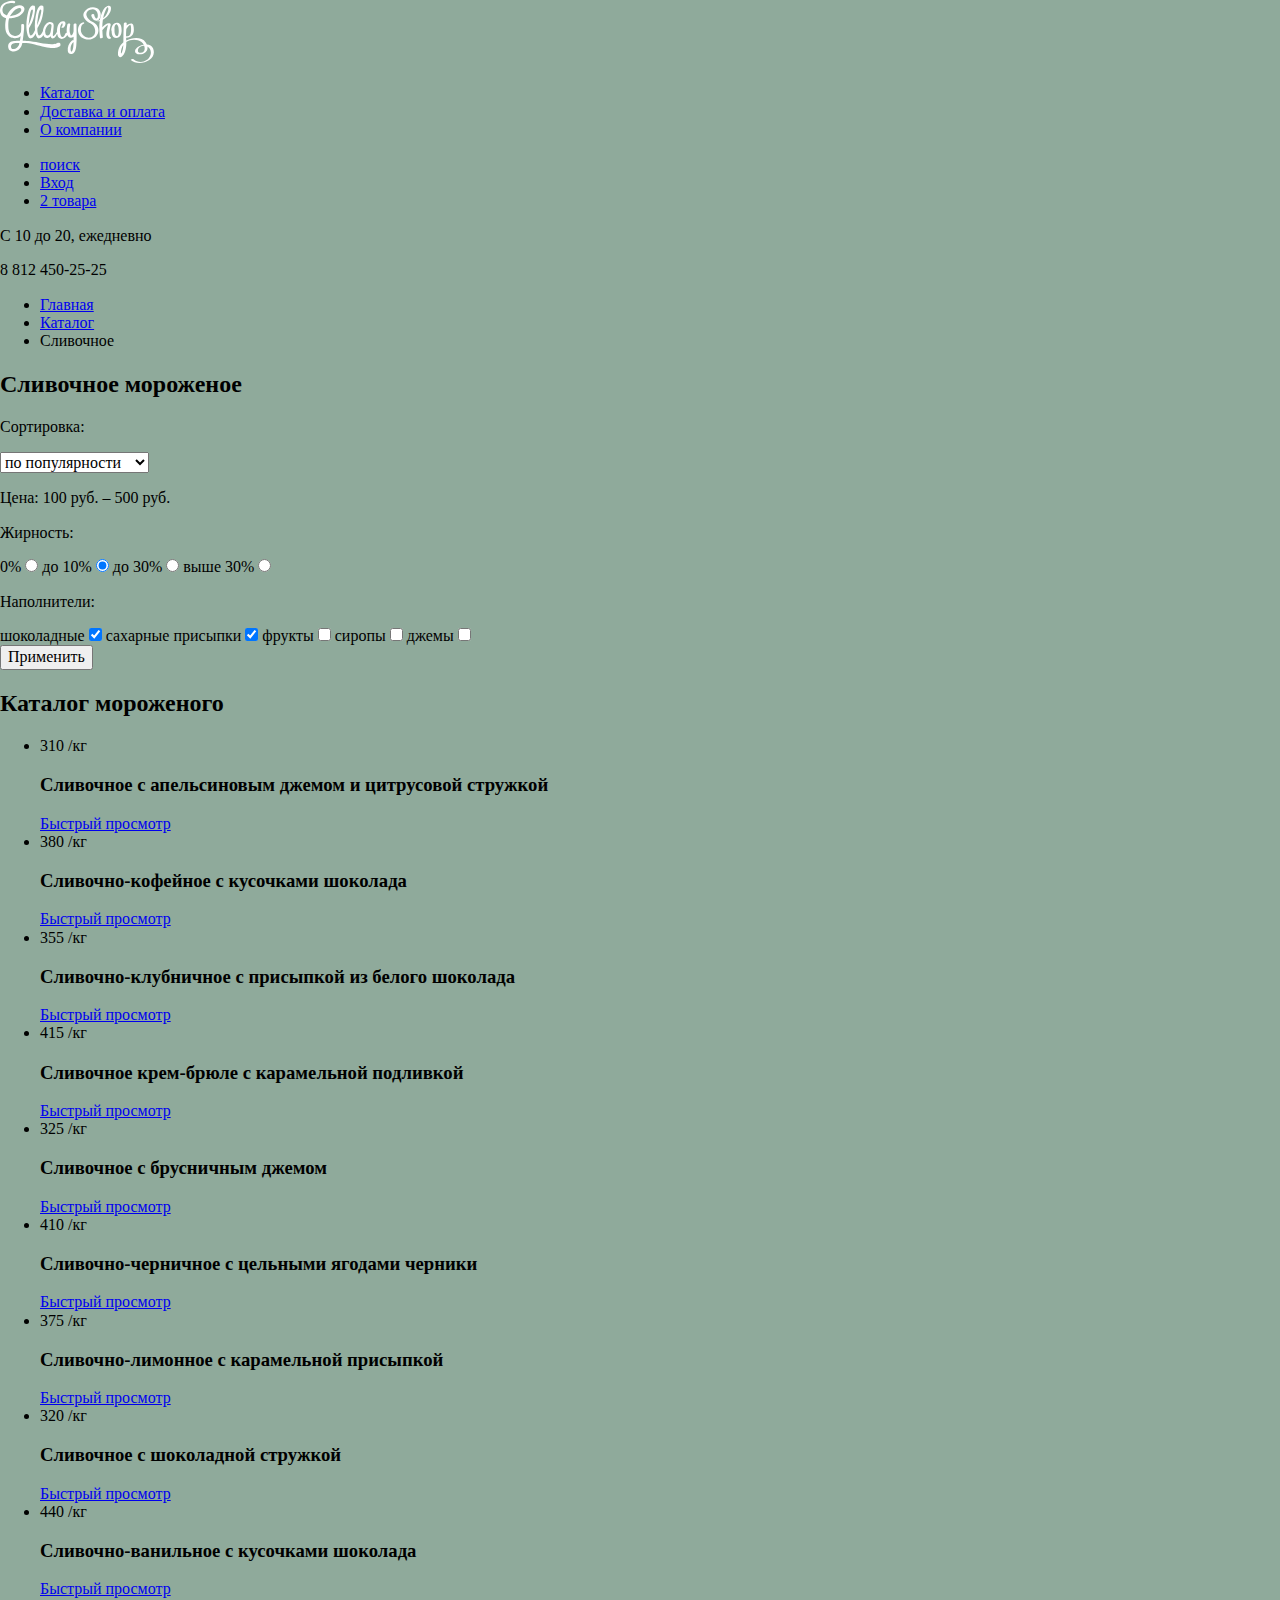
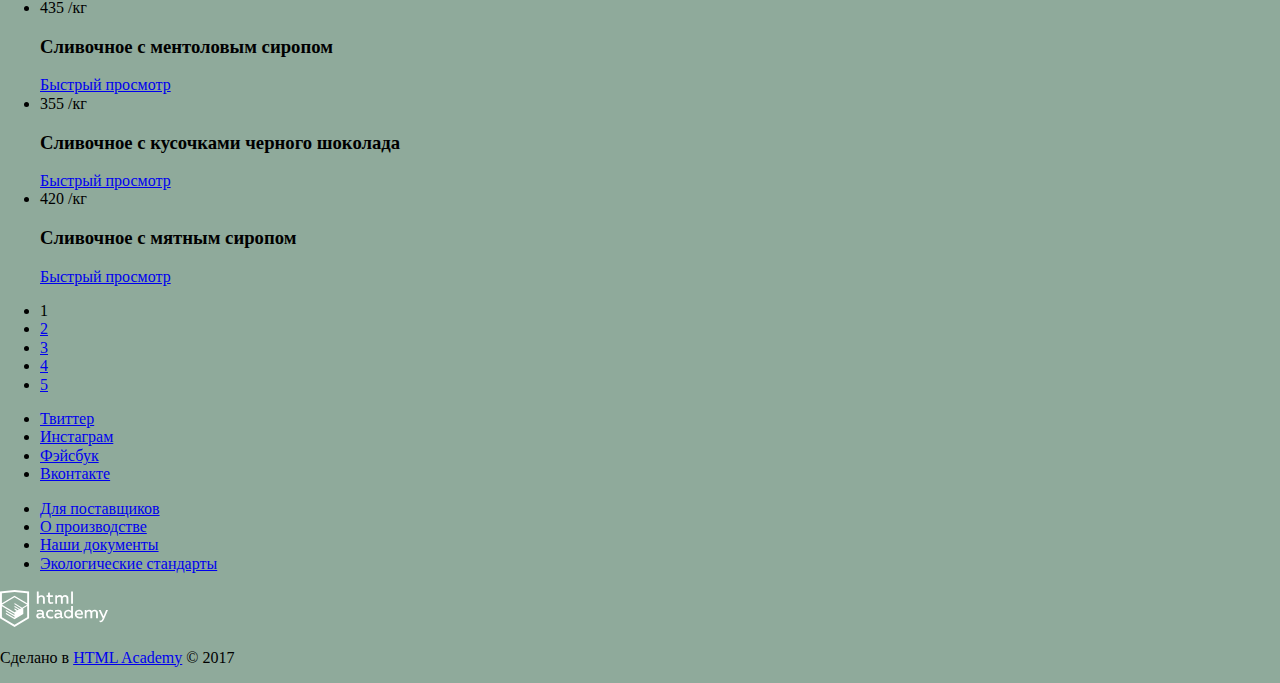
==== catalog.html @ dcf68080 "проверка" ====
<!DOCTYPE html>
<html lang="ru">
	<head>
		<meta charset="utf-8">
		<title>HTML Academy: Глэйси</title>
		<link href="https://fonts.googleapis.com/css?family=Cuprum:400,400i,700%7CPT+Sans:400,700" rel="stylesheet">
		<link href="css/normalize.css" rel="stylesheet">
		<link href="css/style.css" rel="stylesheet">
	</head>
	<body>
		<header>
			<img src="img/svg/logo.svg" width="154" height="64" alt="logo Gllacy">
			<nav>
				<ul class="site-navigation">
					<li><a href="catalog.html">Каталог</a></li>
					<li><a href="#">Доставка и оплата</a></li>
					<li><a href="#">О компании</a></li>
				</ul>
				<ul class="user-navigation">
					<li class="search-link"><a href="#">поиск</a></li>
					<li class="login-link"><a href="#">Вход</a></li>
					<li class="cart-link"><a href="#">2 товара</a></li>
				</ul>
			</nav>
			<p>С 10 до 20, ежедневно</p>
			<p>8 812 450-25-25</p>
		</header>
		<main>
			<ul class="bread-crumbs">
				<li class="icon-right"><a href="index.html">Главная</a></li>
				<li class="icon-right"><a href="#">Каталог</a></li>
				<li class="bread-crumbs-current">Сливочное</li>
			</ul>
			<h2>Сливочное мороженое</h2>
			<form class="catalog-form" action="index.html" method="post">
				<div class="catalog-form-item">
					<p>Сортировка:</p>
					<select class="sort" name="sort" id="sort-id">
						<option value="by-popularity">по популярности</option>
						<option value="first-cheap">сначала недорогие</option>
						<option value="first-expensive">сначала дорогие</option>
						<option value="by-fat">по жирности</option>
					</select>
				</div>
				<div class="catalog-form-item">
					<p>Цена: 100 руб. – 500 руб.</p>
					<div class="range-filter">
						<div class="range-controls">
							<div class="scale">
								<div class="bar"></div>
							</div>
							<div class="toggle toggle-min"></div>
							<div class="toggle toggle-max"></div>
						</div>
					</div>
				</div>
				<div class="catalog-form-item">
					<p>Жирность:</p>
					<label>0%
						<input type="radio" name="fat" value="0">
					</label>
					<label>
						до 10%
						<input type="radio" name="fat" value="10max" checked>
					</label>
					<label>
						до 30%
						<input type="radio" name="fat" value="30max">
					</label>
					<label>
						выше 30%
						<input type="radio" name="fat" value="30min">
					</label>
				</div>
				<div class="catalog-form-item">
					<p>Наполнители:</p>
					<label for="chocolate-id">шоколадные</label>
					<input type="checkbox" name="chocolate" id="chocolate-id" checked>
					<label for="sugar-id">сахарные присыпки</label>
					<input type="checkbox" name="sugar" id="sugar-id" checked>
					<label for="fruits-id">фрукты</label>
					<input type="checkbox" name="fruits" id="fruits-id">
					<label for="syrup-id">сиропы</label>
					<input type="checkbox" name="syrup" id="syrup-id">
					<label for="jam-id">джемы</label>
					<input type="checkbox" name="jam" id="jam-id">
				</div>
				<button type="button" name="catalog-form-button">Применить</button>
			</form>
			<section class="icecream-catalog">
				<h2 class="visually-hidden">Каталог мороженого</h2>
				<ul class="icecream-catalog-list">
					<li class="icecream-catalog-item">
						<span class="popular-catalog-price">310</span>
						<span class="popular-catalog-unit">/кг</span>
						<h3>Сливочное с апельсиновым джемом и цитрусовой стружкой</h3>
						<a href="#">Быстрый просмотр</a>
					</li>
					<li class="icecream-catalog-item">
						<span class="popular-catalog-price">380</span>
						<span class="popular-catalog-unit">/кг</span>
						<h3>Сливочно-кофейное с кусочками шоколада</h3>
						<a href="#">Быстрый просмотр</a>
					</li>
					<li class="icecream-catalog-item">
						<span class="popular-catalog-price">355</span>
						<span class="popular-catalog-unit">/кг</span>
						<h3>Сливочно-клубничное с присыпкой из белого шоколада</h3>
						<a href="#">Быстрый просмотр</a>
					</li>
					<li class="icecream-catalog-item">
						<span class="popular-catalog-price">415</span>
						<span class="popular-catalog-unit">/кг</span>
						<h3>Сливочное крем-брюле с карамельной подливкой</h3>
						<a href="#">Быстрый просмотр</a>
					</li>
					<li class="icecream-catalog-item">
						<span class="popular-catalog-price">325</span>
						<span class="popular-catalog-unit">/кг</span>
						<h3>Сливочное с брусничным джемом</h3>
						<a href="#">Быстрый просмотр</a>
					</li>
					<li class="icecream-catalog-item">
						<span class="popular-catalog-price">410</span>
						<span class="popular-catalog-unit">/кг</span>
						<h3>Сливочно-черничное с цельными ягодами черники</h3>
						<a href="#">Быстрый просмотр</a>
					</li>
					<li class="icecream-catalog-item">
						<span class="popular-catalog-price">375</span>
						<span class="popular-catalog-unit">/кг</span>
						<h3>Сливочно-лимонное с карамельной присыпкой</h3>
						<a href="#">Быстрый просмотр</a>
					</li>
					<li class="icecream-catalog-item">
						<span class="popular-catalog-price">320</span>
						<span class="popular-catalog-unit">/кг</span>
						<h3>Сливочное с шоколадной стружкой</h3>
						<a href="#">Быстрый просмотр</a>
					</li>
					<li class="icecream-catalog-item">
						<span class="popular-catalog-price">440</span>
						<span class="popular-catalog-unit">/кг</span>
						<h3>Сливочно-ванильное с кусочками шоколада</h3>
						<a href="#">Быстрый просмотр</a>
					</li>
					<li class="icecream-catalog-item">
						<span class="popular-catalog-price">435</span>
						<span class="popular-catalog-unit">/кг</span>
						<h3>Сливочноe с ментоловым сиропом</h3>
						<a href="#">Быстрый просмотр</a>
					</li>
					<li class="icecream-catalog-item">
						<span class="popular-catalog-price">355</span>
						<span class="popular-catalog-unit">/кг</span>
						<h3>Сливочное с кусочками черного шоколада</h3>
						<a href="#">Быстрый просмотр</a>
					</li>
					<li class="icecream-catalog-item">
						<span class="popular-catalog-price">420</span>
						<span class="popular-catalog-unit">/кг</span>
						<h3>Сливочное с мятным сиропом</h3>
						<a href="#">Быстрый просмотр</a>
					</li>
				</ul>
			</section>
			<ul class="pagination-list">
				<li class="pagination-item pagination-item-current"><a>1</a></li>
				<li class="pagination-item"><a href="#">2</a></li>
				<li class="pagination-item"><a href="#">3</a></li>
				<li class="pagination-item"><a href="#">4</a></li>
				<li class="pagination-item"><a href="#">5</a></li>
			</ul>
		</main>
		<footer class="main-footer">
			<ul class="footer-social">
				<li><a href="#" class="btn-social btn-social-tw"><span class="visually-hidden">Твиттер</span></a></li>
				<li><a href="#" class="btn-social btn-social-insta"><span class="visually-hidden">Инстаграм</span></a></li>
				<li><a href="#" class="btn-social btn-social-fb"><span class="visually-hidden">Фэйсбук</span></a></li>
				<li><a href="#" class="btn-social btn-social-vk"><span class="visually-hidden">Вконтакте</span></a></li>
			</ul>
			<ul class="about-us">
				<li class="favorite"><a href="#">Для поставщиков</a></li>
				<li><a href="#">О производстве</a></li>
				<li><a href="#">Наши документы</a></li>
				<li><a href="#">Экологические стандарты</a></li>
			</ul>
			<div class="footer-developed">
				<img src="img/svg/logo-htmlacademy.svg" width="108" height="39" alt="logo htmlacademy">
				<p>Сделано в <a href="#">HTML Academy</a> © 2017</p>
			</div>
		</footer>
---- css/style.css ----
body {
    background-color: #8faa9b;
}
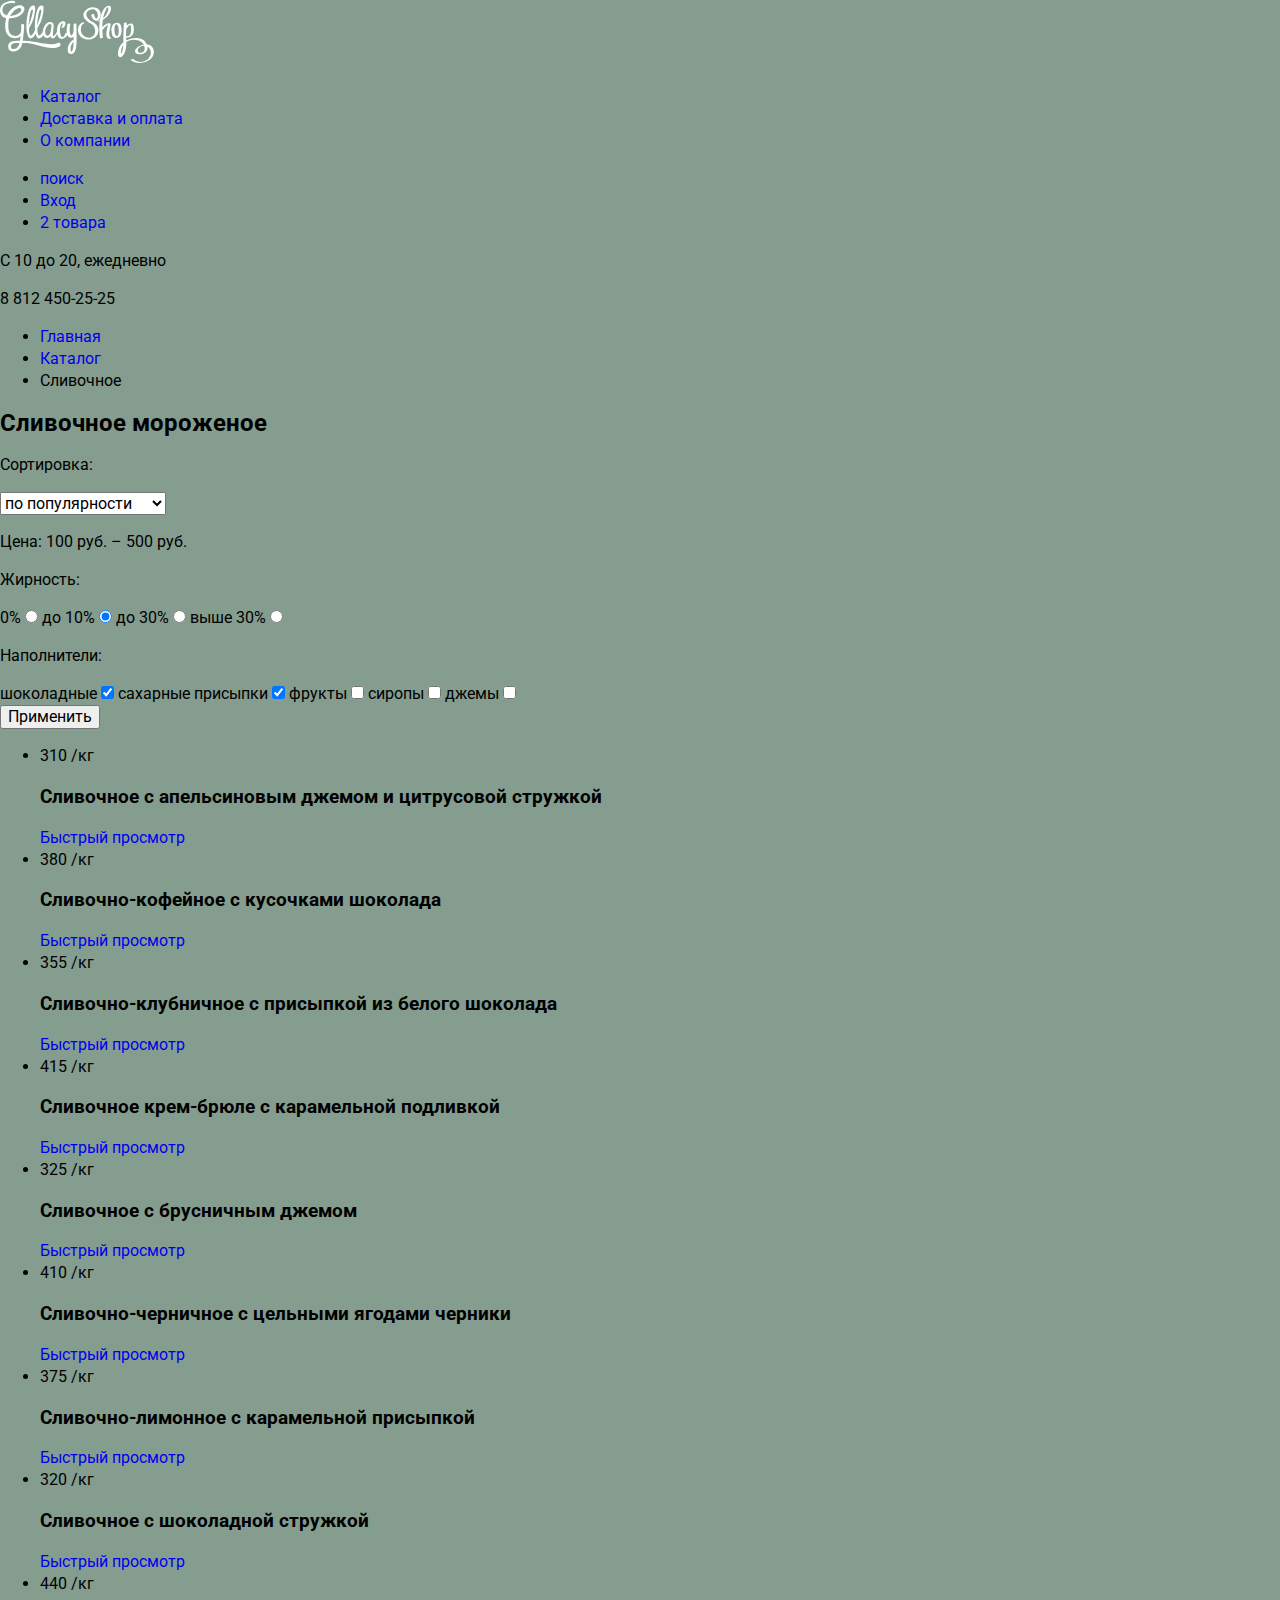
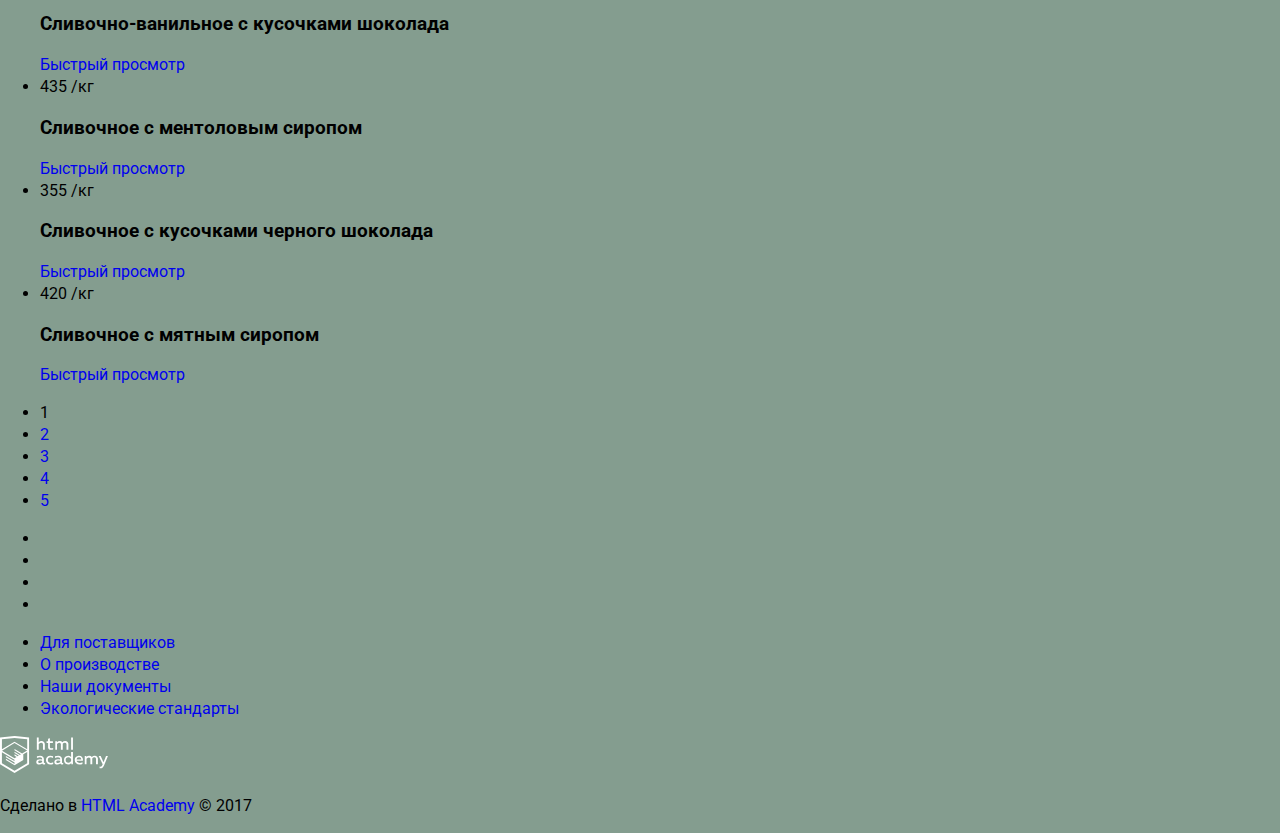
==== commit a2e12476: "закончил стилизацию блока промоакций" ====
--- a/catalog.html
+++ b/catalog.html
@@ -3,7 +3,7 @@
 	<head>
 		<meta charset="utf-8">
 		<title>HTML Academy: Глэйси</title>
-		<link href="https://fonts.googleapis.com/css?family=Cuprum:400,400i,700%7CPT+Sans:400,700" rel="stylesheet">
+		<link href="https://fonts.googleapis.com/css?family=Roboto:400,400i,700" rel="stylesheet">
 		<link href="css/normalize.css" rel="stylesheet">
 		<link href="css/style.css" rel="stylesheet">
 	</head>
--- a/css/style.css
+++ b/css/style.css
@@ -1,3 +1,142 @@
+/* стили для всей страницы */
+
 body {
-    background-color: #8faa9b;
+    margin: 0;
+	padding: 0;
+    font-family: "Roboto", Arial, sans-serif;
+    font-size: 16px;
+	line-height: 22px;
+	color: #000000;
+	min-width: 900px;
+    background-color: #849d8f;
 }
+
+html {
+	-webkit-box-sizing: border-box;
+	        box-sizing: border-box;
+}
+
+*, *::before, *::after {
+	-webkit-box-sizing: inherit;
+	        box-sizing: inherit;
+}
+
+a {
+	text-decoration: none;
+}
+
+img {
+	max-width: 100%;
+	height: auto;
+}
+
+.visually-hidden {
+	position: absolute;
+	clip: rect(0 0 0 0);
+	width: 1px;
+	height: 1px;
+	margin: -1px;
+}
+
+.container {
+	width: 900px;
+	margin: 0 auto;
+	padding: 0 20px;
+}
+
+.btn-small {
+    display: block;
+    margin: 0;
+    font-size: 18px;
+    line-height: 24px;
+    font-weight: bold;
+    background-image: linear-gradient( 90deg, rgb(231,74,53) 0%, rgb(242,104,67) 100%);
+    box-shadow: 0px 2px 2px 0px rgba(172, 16, 0, 0.64);
+    color: #ffffff;
+    padding: 10px 10px 10px 22px;
+    border-radius: 25px;
+}
+
+
+
+/* стили для блока Promotions */
+
+.promotions ul {
+    display: flex;
+    justify-content: space-between;
+    list-style: none;
+    padding: 0;
+    margin: 0;
+}
+
+.promotions-jam {
+    width: 420px;
+    color: #ffffff;
+    background-image: url(../img/background-raspberry.jpg);
+    background-repeat: no-repeat;
+    border-radius: 15px;
+}
+
+.promotions-jam h3 {
+    margin: 0;
+    padding: 0;
+    padding-left: 18px;
+    padding-right: 100px;
+    padding-top: 16px;
+    font-size: 35px;
+    line-height: 41px;
+}
+
+.promotions-jam p {
+    margin: 0;
+    padding: 0;
+    padding-left: 19px;
+    padding-top: 15px;
+    padding-bottom: 15px;
+    font-size: 18px;
+    line-height: 22px;
+    font-weight: bold;
+}
+
+.promotions-jam a {
+    width: 165px;
+    margin-left: 234px;
+    margin-top: 8px;
+    margin-bottom: 24px;
+}
+
+.promotions-chocolate {
+    width: 420px;
+    color: #ffffff;
+    background-image: url(../img/background-chocolate.jpg);
+    background-repeat: no-repeat;
+    border-radius: 15px;
+}
+
+.promotions-chocolate h3 {
+    margin: 0;
+    padding: 0;
+    padding-left: 18px;
+    padding-right: 18px;
+    padding-top: 14px;
+    font-size: 35px;
+    line-height: 41px;
+}
+
+.promotions-chocolate p {
+    margin: 0;
+    padding: 0;
+    padding-left: 19px;
+    padding-top: 17px;
+    padding-bottom: 15px;
+    font-size: 18px;
+    line-height: 22px;
+    font-weight: bold;
+}
+
+.promotions-chocolate a {
+    width: 190px;
+    margin-left: 210px;
+    margin-top: 8px;
+    margin-bottom: 24px;
+}
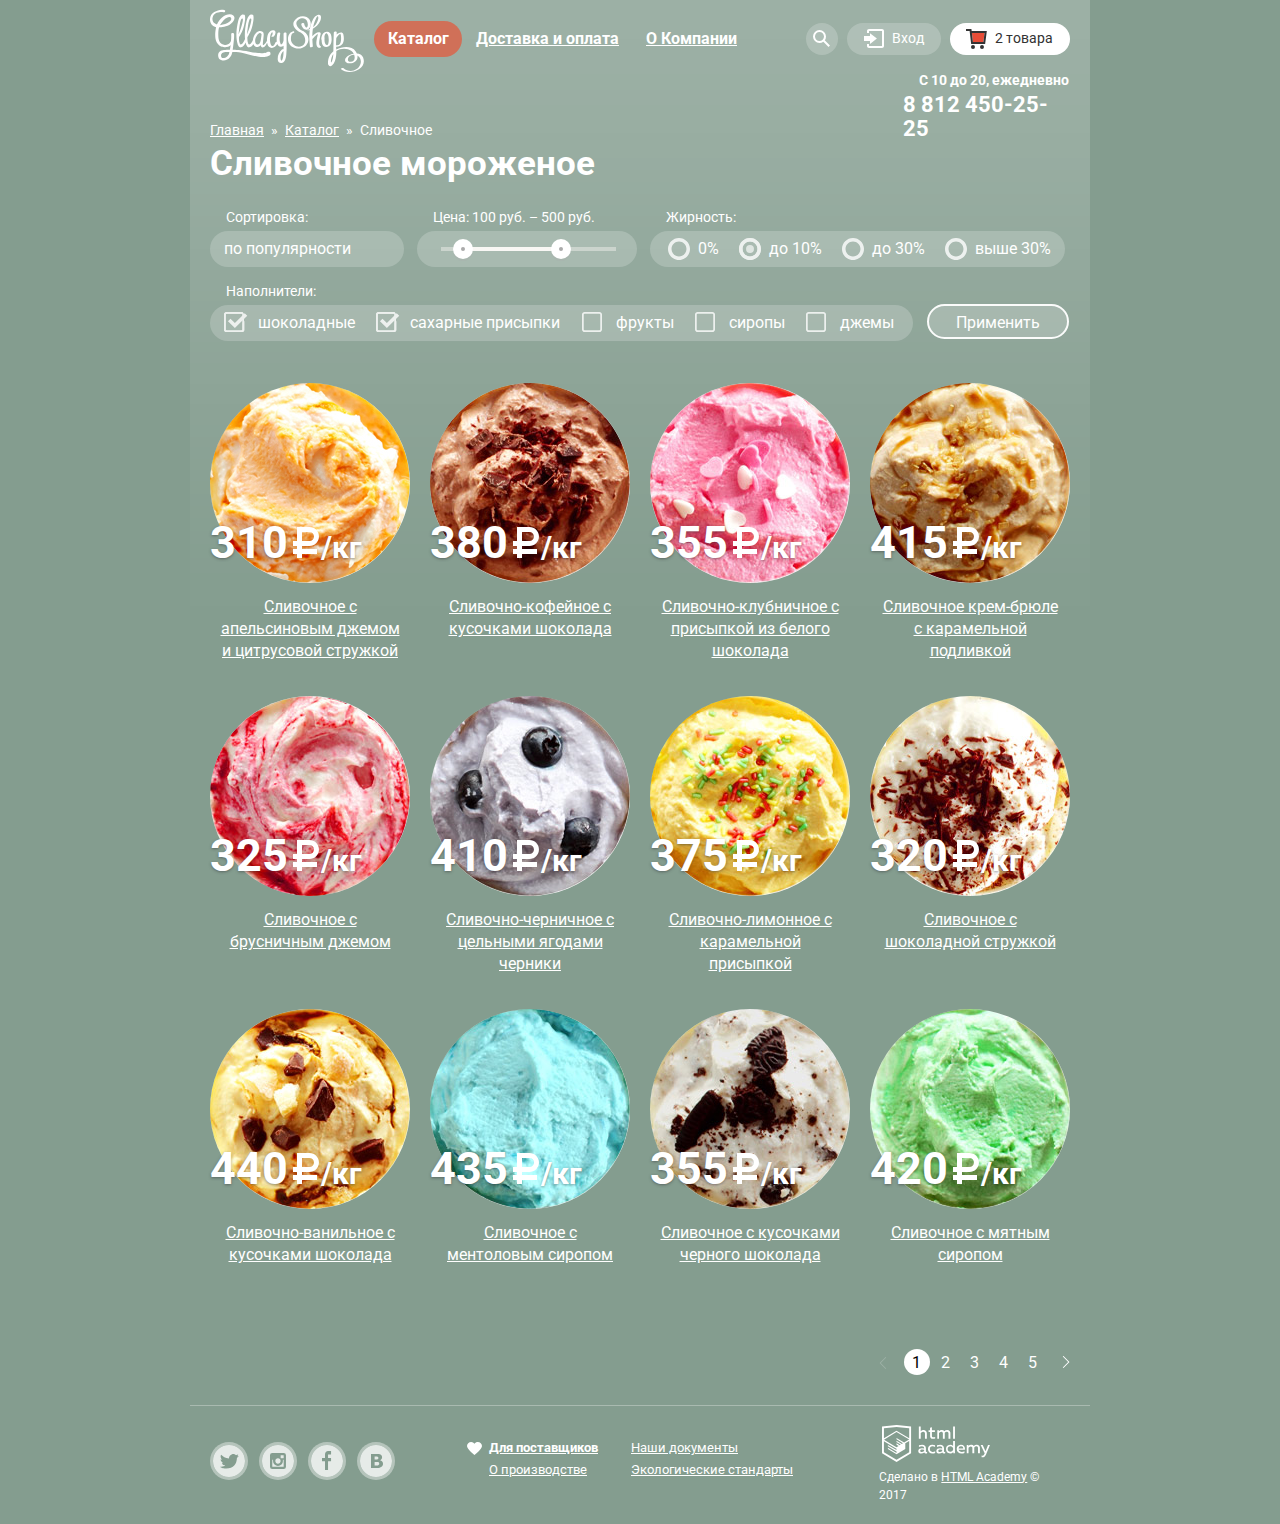
==== commit c1c3c3db: "стилизовал каталог" ====
--- a/catalog.html
+++ b/catalog.html
@@ -7,172 +7,225 @@
 		<link href="css/normalize.css" rel="stylesheet">
 		<link href="css/style.css" rel="stylesheet">
 	</head>
-	<body>
-		<header>
-			<img src="img/svg/logo.svg" width="154" height="64" alt="logo Gllacy">
-			<nav>
-				<ul class="site-navigation">
-					<li><a href="catalog.html">Каталог</a></li>
-					<li><a href="#">Доставка и оплата</a></li>
-					<li><a href="#">О компании</a></li>
-				</ul>
-				<ul class="user-navigation">
-					<li class="search-link"><a href="#">поиск</a></li>
-					<li class="login-link"><a href="#">Вход</a></li>
-					<li class="cart-link"><a href="#">2 товара</a></li>
-				</ul>
-			</nav>
-			<p>С 10 до 20, ежедневно</p>
-			<p>8 812 450-25-25</p>
+	<body class="body-catalog">
+		<header class="main-header container">
+			<div class="header-top">
+				<img class="main-logo" src="img/svg/logo.svg" width="154" height="64" alt="logo Gllacy">
+				<nav class="main-navigation">
+					<ul class="site-navigation">
+						<li>
+							<a href="catalog.html" class="active-page">Каталог</a>
+							<ul class="catalog-menu">
+								<li><a href="#">Новинки</a></li>
+								<li><a href="#">Сливочное</a></li>
+								<li><a href="#">Щербеты</a></li>
+								<li><a href="#">Фруктовый лед</a></li>
+								<li><a href="#">Мелорин</a></li>
+							</ul>
+						</li>
+						<li><a href="#">Доставка и оплата</a></li>
+						<li><a href="#">О Компании</a></li>
+					</ul>
+					<ul class="user-navigation">
+						<li><a class="search-link" href="#"><svg xmlns="http://www.w3.org/2000/svg" xmlns:xlink="http://www.w3.org/1999/xlink" width="17" height="17" viewBox="0 0 17 17"><path fill="#fff" d="M16.958 15.527L11.75 10.32A6.455 6.455 0 0 0 13 6.5 6.5 6.5 0 1 0 6.5 13a6.465 6.465 0 0 0 3.839-1.263l5.205 5.204 1.414-1.414zM6.5 11C4.019 11 2 8.981 2 6.5S4.019 2 6.5 2 11 4.019 11 6.5 8.981 11 6.5 11z"/></svg></a></li>
+						<li><a class="login-link" href="#"><svg xmlns="http://www.w3.org/2000/svg" xmlns:xlink="http://www.w3.org/1999/xlink" width="21" height="19" viewBox="0 0 21 19"><g fill="#000"><path d="M6 14.875L12.917 9.5 6 4.125v2.917H-.042v4.917H6z"/><path d="M18 0H5C3.9 0 3 .9 3 2v2h2V2h13v15H5v-2H3v2c0 1.1.9 2 2 2h13c1.1 0 2-.9 2-2V2c0-1.1-.9-2-2-2z"/></g></svg>Вход</a></li>
+						<li><a class="cart-link-full" href="#"><svg xmlns="http://www.w3.org/2000/svg" width="21" height="20" viewBox="0 0 21 20"><path fill="#E84D37" d="M5.888 4.031L6.922 13h10.45l1.176-8.969z"/><circle fill="#343434" cx="6.984" cy="18" r="2"/><circle fill="#343434" cx="15.984" cy="18" r="2"/><path fill="#343434" d="M5.657 2.031L5.422 0H0v2h3.64l1.5 13h13.988l1.699-12.969H5.657zM17.372 13H6.922L5.888 4.031h12.66L17.372 13z"/></svg>2 товара</a></li>
+					</ul>
+				</nav>
+			</div>
+			<p class="work-time">С 10 до 20, ежедневно</p>
+			<p class="tel">8 812 450-25-25</p>
 		</header>
-		<main>
+		<main class="container">
 			<ul class="bread-crumbs">
 				<li class="icon-right"><a href="index.html">Главная</a></li>
 				<li class="icon-right"><a href="#">Каталог</a></li>
 				<li class="bread-crumbs-current">Сливочное</li>
 			</ul>
-			<h2>Сливочное мороженое</h2>
+			<h2 class="catalog-title">Сливочное мороженое</h2>
 			<form class="catalog-form" action="index.html" method="post">
-				<div class="catalog-form-item">
-					<p>Сортировка:</p>
-					<select class="sort" name="sort" id="sort-id">
-						<option value="by-popularity">по популярности</option>
-						<option value="first-cheap">сначала недорогие</option>
-						<option value="first-expensive">сначала дорогие</option>
-						<option value="by-fat">по жирности</option>
-					</select>
+				<div class="catalog-form-top">
+					<div class="catalog-form-item">
+						<p>Сортировка:</p>
+						<select class="sort" name="sort" id="sort-id">
+							<option value="by-popularity">по популярности</option>
+							<option value="first-cheap">сначала недорогие</option>
+							<option value="first-expensive">сначала дорогие</option>
+							<option value="by-fat">по жирности</option>
+						</select>
+					</div>
+					<div class="catalog-form-item">
+						<p>Цена: 100 руб. – 500 руб.</p>
+						<div class="range-filter">
+							<div class="range-controls">
+								<div class="scale">
+									<div class="bar"></div>
+								</div>
+								<div class="toggle toggle-min"></div>
+								<div class="toggle toggle-max"></div>
+							</div>
+						</div>
+					</div>
+					<div class="catalog-form-item">
+						<p>Жирность:</p>
+						<div class="radio-wrapper">
+							<div class="filter-option">
+								<label class="filter-radio">0%
+								<input class="visually-hidden" type="radio" name="fat" value="0" id="filter-fat-0">
+								<span class="radio-indicator"></span></label>
+							</div>
+							<div class="filter-option">
+								<label class="filter-radio">до 10%
+								<input class="visually-hidden" type="radio" name="fat" value="10max" id="filter-fat-10" checked>
+								<span class="radio-indicator"></span></label>
+							</div>
+							<div class="filter-option">
+								<label class="filter-radio">до 30%
+								<input class="visually-hidden" type="radio" name="fat" value="30max" id="filter-fat-10min">
+								<span class="radio-indicator"></span></label>
+							</div>
+							<div class="filter-option">
+								<label class="filter-radio">выше 30%
+								<input class="visually-hidden" type="radio" name="fat" value="30min" id="filter-fat-30max">
+								<span class="radio-indicator"></span></label>
+							</div>
+						</div>
+					</div>
 				</div>
-				<div class="catalog-form-item">
-					<p>Цена: 100 руб. – 500 руб.</p>
-					<div class="range-filter">
-						<div class="range-controls">
-							<div class="scale">
-								<div class="bar"></div>
-							</div>
-							<div class="toggle toggle-min"></div>
-							<div class="toggle toggle-max"></div>
+				<div class="catalog-form-bottom">
+					<div class="catalog-form-item">
+						<p>Наполнители:</p>
+						<div class="checkbox-wrapper">
+							<div class="filter-option">
+								<label class="filter-checkbox">шоколадные
+								<input class="visually-hidden" type="checkbox" name="chocolate" id="chocolate-id" checked><span class="checkbox-indicator"></span>
+								</label>
+							</div>
+							<div class="filter-option">
+								<label class="filter-checkbox">сахарные присыпки
+								<input class="visually-hidden" type="checkbox" name="sugar" id="sugar-id" checked><span class="checkbox-indicator"></span>
+								</label>
+							</div>
+							<div class="filter-option">
+								<label class="filter-checkbox">фрукты
+								<input class="visually-hidden" type="checkbox" name="fruits" id="fruits-id"><span class="checkbox-indicator"></span>
+								</label>
+							</div>
+							<div class="filter-option">
+								<label class="filter-checkbox">сиропы
+								<input class="visually-hidden" type="checkbox" name="syrup" id="syrup-id"><span class="checkbox-indicator"></span>
+								</label>
+							</div>
+							<div class="filter-option">
+								<label class="filter-checkbox">джемы
+								<input class="visually-hidden" type="checkbox" name="jam" id="jam-id"><span class="checkbox-indicator"></span>
+								</label>
+							</div>
 						</div>
 					</div>
+					<button class="catalog-form-button" type="button" name="catalog-form-button">Применить</button>
 				</div>
-				<div class="catalog-form-item">
-					<p>Жирность:</p>
-					<label>0%
-						<input type="radio" name="fat" value="0">
-					</label>
-					<label>
-						до 10%
-						<input type="radio" name="fat" value="10max" checked>
-					</label>
-					<label>
-						до 30%
-						<input type="radio" name="fat" value="30max">
-					</label>
-					<label>
-						выше 30%
-						<input type="radio" name="fat" value="30min">
-					</label>
-				</div>
-				<div class="catalog-form-item">
-					<p>Наполнители:</p>
-					<label for="chocolate-id">шоколадные</label>
-					<input type="checkbox" name="chocolate" id="chocolate-id" checked>
-					<label for="sugar-id">сахарные присыпки</label>
-					<input type="checkbox" name="sugar" id="sugar-id" checked>
-					<label for="fruits-id">фрукты</label>
-					<input type="checkbox" name="fruits" id="fruits-id">
-					<label for="syrup-id">сиропы</label>
-					<input type="checkbox" name="syrup" id="syrup-id">
-					<label for="jam-id">джемы</label>
-					<input type="checkbox" name="jam" id="jam-id">
-				</div>
-				<button type="button" name="catalog-form-button">Применить</button>
 			</form>
 			<section class="icecream-catalog">
 				<h2 class="visually-hidden">Каталог мороженого</h2>
 				<ul class="icecream-catalog-list">
 					<li class="icecream-catalog-item">
-						<span class="popular-catalog-price">310</span>
-						<span class="popular-catalog-unit">/кг</span>
+						<img src="img/icecream-1.jpg" alt="Сливочное с апельсиновым джемом" width="200" height="200">
+						<span class="icecream-catalog-price">310</span>
+						<span class="icecream-catalog-unit">/кг</span>
 						<h3>Сливочное с апельсиновым джемом и цитрусовой стружкой</h3>
-						<a href="#">Быстрый просмотр</a>
-					</li>
-					<li class="icecream-catalog-item">
-						<span class="popular-catalog-price">380</span>
-						<span class="popular-catalog-unit">/кг</span>
+						<a class="btn-small" href="#">Быстрый просмотр</a>
+					</li>
+					<li class="icecream-catalog-item">
+						<img src="img/icecream-2.jpg" alt="Сливочно-кофейное с кусочками шоколада" width="200" height="200">
+						<span class="icecream-catalog-price">380</span>
+						<span class="icecream-catalog-unit">/кг</span>
 						<h3>Сливочно-кофейное с кусочками шоколада</h3>
-						<a href="#">Быстрый просмотр</a>
-					</li>
-					<li class="icecream-catalog-item">
-						<span class="popular-catalog-price">355</span>
-						<span class="popular-catalog-unit">/кг</span>
+						<a class="btn-small" href="#">Быстрый просмотр</a>
+					</li>
+					<li class="icecream-catalog-item">
+						<img src="img/icecream-3.jpg" alt="Сливочно-клубничное с присыпкой из белого шоколада" width="200" height="200">
+						<span class="icecream-catalog-price">355</span>
+						<span class="icecream-catalog-unit">/кг</span>
 						<h3>Сливочно-клубничное с присыпкой из белого шоколада</h3>
-						<a href="#">Быстрый просмотр</a>
-					</li>
-					<li class="icecream-catalog-item">
-						<span class="popular-catalog-price">415</span>
-						<span class="popular-catalog-unit">/кг</span>
+						<a class="btn-small" href="#">Быстрый просмотр</a>
+					</li>
+					<li class="icecream-catalog-item">
+						<img src="img/icecream-4.jpg" alt="Сливочное крем-брюле с карамельной подливкой" width="200" height="200">
+						<span class="icecream-catalog-price">415</span>
+						<span class="icecream-catalog-unit">/кг</span>
 						<h3>Сливочное крем-брюле с карамельной подливкой</h3>
-						<a href="#">Быстрый просмотр</a>
-					</li>
-					<li class="icecream-catalog-item">
-						<span class="popular-catalog-price">325</span>
-						<span class="popular-catalog-unit">/кг</span>
+						<a class="btn-small" href="#">Быстрый просмотр</a>
+					</li>
+					<li class="icecream-catalog-item">
+						<img src="img/icecream-5.jpg" alt="Сливочное с брусничным джемом" width="200" height="200">
+						<span class="icecream-catalog-price">325</span>
+						<span class="icecream-catalog-unit">/кг</span>
 						<h3>Сливочное с брусничным джемом</h3>
-						<a href="#">Быстрый просмотр</a>
-					</li>
-					<li class="icecream-catalog-item">
-						<span class="popular-catalog-price">410</span>
-						<span class="popular-catalog-unit">/кг</span>
+						<a class="btn-small" href="#">Быстрый просмотр</a>
+					</li>
+					<li class="icecream-catalog-item">
+						<img src="img/icecream-6.jpg" alt="Сливочно-черничное с цельными ягодами черники" width="200" height="200">
+						<span class="icecream-catalog-price">410</span>
+						<span class="icecream-catalog-unit">/кг</span>
 						<h3>Сливочно-черничное с цельными ягодами черники</h3>
-						<a href="#">Быстрый просмотр</a>
-					</li>
-					<li class="icecream-catalog-item">
-						<span class="popular-catalog-price">375</span>
-						<span class="popular-catalog-unit">/кг</span>
+						<a class="btn-small" href="#">Быстрый просмотр</a>
+					</li>
+					<li class="icecream-catalog-item">
+						<img src="img/icecream-7.jpg" alt="Сливочно-лимонное с карамельной присыпкой" width="200" height="200">
+						<span class="icecream-catalog-price">375</span>
+						<span class="icecream-catalog-unit">/кг</span>
 						<h3>Сливочно-лимонное с карамельной присыпкой</h3>
-						<a href="#">Быстрый просмотр</a>
-					</li>
-					<li class="icecream-catalog-item">
-						<span class="popular-catalog-price">320</span>
-						<span class="popular-catalog-unit">/кг</span>
+						<a class="btn-small" href="#">Быстрый просмотр</a>
+					</li>
+					<li class="icecream-catalog-item">
+						<img src="img/icecream-8.jpg" alt="Сливочное с шоколадной стружкой" width="200" height="200">
+						<span class="icecream-catalog-price">320</span>
+						<span class="icecream-catalog-unit">/кг</span>
 						<h3>Сливочное с шоколадной стружкой</h3>
-						<a href="#">Быстрый просмотр</a>
-					</li>
-					<li class="icecream-catalog-item">
-						<span class="popular-catalog-price">440</span>
-						<span class="popular-catalog-unit">/кг</span>
+						<a class="btn-small" href="#">Быстрый просмотр</a>
+					</li>
+					<li class="icecream-catalog-item">
+						<img src="img/icecream-9.jpg" alt="Сливочно-ванильное с кусочками шоколада" width="200" height="200">
+						<span class="icecream-catalog-price">440</span>
+						<span class="icecream-catalog-unit">/кг</span>
 						<h3>Сливочно-ванильное с кусочками шоколада</h3>
-						<a href="#">Быстрый просмотр</a>
-					</li>
-					<li class="icecream-catalog-item">
-						<span class="popular-catalog-price">435</span>
-						<span class="popular-catalog-unit">/кг</span>
+						<a class="btn-small" href="#">Быстрый просмотр</a>
+					</li>
+					<li class="icecream-catalog-item">
+						<img src="img/icecream-10.jpg" alt="Сливочноe с ментоловым сиропом" width="200" height="200">
+						<span class="icecream-catalog-price">435</span>
+						<span class="icecream-catalog-unit">/кг</span>
 						<h3>Сливочноe с ментоловым сиропом</h3>
-						<a href="#">Быстрый просмотр</a>
-					</li>
-					<li class="icecream-catalog-item">
-						<span class="popular-catalog-price">355</span>
-						<span class="popular-catalog-unit">/кг</span>
+						<a class="btn-small" href="#">Быстрый просмотр</a>
+					</li>
+					<li class="icecream-catalog-item">
+						<img src="img/icecream-11.jpg" alt="Сливочное с кусочками черного шоколада" width="200" height="200">
+						<span class="icecream-catalog-price">355</span>
+						<span class="icecream-catalog-unit">/кг</span>
 						<h3>Сливочное с кусочками черного шоколада</h3>
-						<a href="#">Быстрый просмотр</a>
-					</li>
-					<li class="icecream-catalog-item">
-						<span class="popular-catalog-price">420</span>
-						<span class="popular-catalog-unit">/кг</span>
+						<a class="btn-small" href="#">Быстрый просмотр</a>
+					</li>
+					<li class="icecream-catalog-item">
+						<img src="img/icecream-12.jpg" alt="Сливочное с мятным сиропом" width="200" height="200">
+						<span class="icecream-catalog-price">420</span>
+						<span class="icecream-catalog-unit">/кг</span>
 						<h3>Сливочное с мятным сиропом</h3>
-						<a href="#">Быстрый просмотр</a>
+						<a class="btn-small" href="#">Быстрый просмотр</a>
 					</li>
 				</ul>
 			</section>
 			<ul class="pagination-list">
+				<li class="pagination-item-back"><a href="#"><svg xmlns="http://www.w3.org/2000/svg" width="8" height="12" viewBox="0 0 8 12"><path fill="#C1C6CE" d="M7.237 5.642L1.73.132c-.2-.197-.52-.197-.717 0s-.198.52 0 .717L6.163 6l-5.15 5.15c-.2.198-.2.52 0 .717.098.1.228.148.357.148.13 0 .26-.05.358-.148l5.51-5.51c.198-.197.198-.517 0-.715z"/></svg><span class="visually-hidden">назад</span></a></li>
 				<li class="pagination-item pagination-item-current"><a>1</a></li>
 				<li class="pagination-item"><a href="#">2</a></li>
 				<li class="pagination-item"><a href="#">3</a></li>
 				<li class="pagination-item"><a href="#">4</a></li>
 				<li class="pagination-item"><a href="#">5</a></li>
+				<li class="pagination-item-next"><a href="#"><svg xmlns="http://www.w3.org/2000/svg" width="8" height="12" viewBox="0 0 8 12"><path fill="#C1C6CE" d="M7.237 5.642L1.73.132c-.2-.197-.52-.197-.717 0s-.198.52 0 .717L6.163 6l-5.15 5.15c-.2.198-.2.52 0 .717.098.1.228.148.357.148.13 0 .26-.05.358-.148l5.51-5.51c.198-.197.198-.517 0-.715z"/></svg><span class="visually-hidden">вперед</span></a></li>
 			</ul>
 		</main>
-		<footer class="main-footer">
+		<footer class="main-footer container">
 			<ul class="footer-social">
 				<li><a href="#" class="btn-social btn-social-tw"><span class="visually-hidden">Твиттер</span></a></li>
 				<li><a href="#" class="btn-social btn-social-insta"><span class="visually-hidden">Инстаграм</span></a></li>
@@ -181,8 +234,8 @@
 			</ul>
 			<ul class="about-us">
 				<li class="favorite"><a href="#">Для поставщиков</a></li>
+				<li><a href="#">Наши документы</a></li>
 				<li><a href="#">О производстве</a></li>
-				<li><a href="#">Наши документы</a></li>
 				<li><a href="#">Экологические стандарты</a></li>
 			</ul>
 			<div class="footer-developed">
@@ -190,3 +243,4 @@
 				<p>Сделано в <a href="#">HTML Academy</a> © 2017</p>
 			</div>
 		</footer>
+	</body>
--- a/css/style.css
+++ b/css/style.css
@@ -7,8 +7,7 @@
     font-size: 16px;
 	line-height: 22px;
 	color: #000000;
-	min-width: 900px;
-    background-color: #849d8f;
+	min-width: 940px;
 }
 
 html {
@@ -45,21 +44,367 @@
 }
 
 .btn-small {
-    display: block;
+    display: inline-block;
     margin: 0;
     font-size: 18px;
     line-height: 24px;
     font-weight: bold;
-    background-image: linear-gradient( 90deg, rgb(231,74,53) 0%, rgb(242,104,67) 100%);
+    background-image: linear-gradient( 90deg, rgb(231, 74, 53) 0%, rgb(242, 104, 67) 100%);
     box-shadow: 0px 2px 2px 0px rgba(172, 16, 0, 0.64);
     color: #ffffff;
-    padding: 10px 10px 10px 22px;
+    padding-top: 10px;
+    padding-bottom: 10px;
     border-radius: 25px;
 }
 
-
+.btn-small:hover {
+    background: linear-gradient(to bottom, #f58669 0%, #ec6f5e 100%);
+    box-shadow: 0 2px 2px rgba(172, 16, 0, 1);
+}
+
+.btn-small:active {
+    background: linear-gradient(to bottom, #d84732 0%, #e1613e 100%);
+    box-shadow: inset 0 2px 2px rgba(172, 16, 0, 1);
+}
+
+.btn-big {
+    display: block;
+    margin: 0;
+    font-size: 31px;
+    line-height: 41px;
+    font-weight: bold;
+    background-image: linear-gradient( 90deg, rgb(231, 74, 53) 0%, rgb(242, 104, 67) 100%);
+    box-shadow: 0px 2px 2px 0px rgba(172, 16, 0, 0.64);
+    color: #ffffff;
+    padding-top: 12px;
+    padding-bottom: 12px;
+    border-radius: 50px;
+    text-shadow: 0px 2px 5px rgba(160, 32, 11, 0.76);
+}
+
+.btn-big:hover {
+    background: linear-gradient(to bottom, #f58669 0%, #ec6f5e 100%);
+    box-shadow: 0 2px 2px rgba(172, 16, 0, 1);
+}
+
+.btn-big:active {
+    background: linear-gradient(to bottom, #d84732 0%, #e1613e 100%);
+    box-shadow: inset 0 2px 2px rgba(172, 16, 0, 1);
+}
+
+/* стили для [хедера] */
+
+.header-top {
+    display: flex;
+    justify-content: space-between;
+}
+
+.main-logo {
+    margin-top: 9px;
+    height: 64px;
+}
+
+.main-navigation {
+    display: flex;
+    justify-content: space-between;
+    width: 696px;
+    margin-top: 21px;
+}
+
+.site-navigation {
+    list-style: none;
+    display: flex;
+    justify-content: space-between;
+    padding: 0;
+    margin: 0;
+}
+
+.site-navigation > li {
+    position: relative;
+}
+
+.site-navigation > li > a {
+    color: #ffffff;
+    text-decoration: underline;
+    display: block;
+    padding-left: 14px;
+    padding-right: 13px;
+    padding-top: 9px;
+    padding-bottom: 9px;
+    font-size: 16px;
+    line-height: 18px;
+    font-weight: bold;
+    border-radius: 50px;
+}
+
+.site-navigation > li > a:hover {
+    background-color: #f7f6f3;
+    color: #000000;
+    text-decoration: none;
+}
+
+.site-navigation > li > a:active {
+    background-color: rgba(248, 247, 244, 0.988);
+    box-shadow: inset 0 2px 2px #5a5a5a;
+    color: #000000;
+}
+
+.site-navigation > li:hover .catalog-menu{
+    display: block;
+}
+
+.site-navigation li li a {
+    color: #000000;
+    display: block;
+    padding-left: 14px;
+    padding-right: 13px;
+    padding-top: 9px;
+    padding-bottom: 9px;
+    font-size: 14px;
+    line-height: 16px;
+}
+
+.site-navigation li li a:hover {
+    background-color: #fbded8;
+}
+
+.site-navigation li li a:active {
+    background-color: #f6b5a5;
+}
+
+.catalog-menu li:first-child {
+    font-weight: bold;
+    border-bottom: 1px solid #d1d0ce;
+}
+
+.site-navigation .catalog-menu {
+    position: absolute;
+    top: 40px;
+    display: none;
+    width: 143px;
+    margin: 0;
+    padding: 0;
+    list-style: none;
+    background-color: #f8f7f4;
+    box-shadow: 0px 20px 20px 0px rgba(0, 0, 0, 0.4);
+    border-radius: 5px;
+    z-index: 10;
+}
+
+.user-navigation {
+    list-style: none;
+    display: flex;
+    justify-content: space-between;
+    margin: 0;
+    padding: 0;
+    margin-top: 2px;
+}
+
+.search-link {
+    display: block;
+    width: 32px;
+    height: 32px;
+    border-radius: 50px;
+    background-color: rgba(255, 255, 255, 0.2);
+    padding-left: 7px;
+    padding-top: 7px;
+}
+
+.search-link:hover {
+    background-color: #ffffff;
+}
+
+.search-link:hover path {
+    fill: #000000;
+}
+
+.login-link {
+    display: block;
+    position: relative;
+    border-radius: 50px;
+    background-color: rgba(255, 255, 255, 0.2);
+    padding-top: 7px;
+    padding-bottom: 9px;
+    padding-left: 45px;
+    padding-right: 17px;
+    font-size: 14px;
+    line-height: 16px;
+    color: #ffffff;
+    margin-left: 9px;
+}
+
+.login-link svg {
+    position: absolute;
+    left: 17px;
+    top: 6px;
+}
+
+.login-link path {
+    fill: #ffffff;
+}
+
+.login-link:hover {
+    background-color: #ffffff;
+    color: #000000;
+}
+
+.login-link:hover path {
+    fill: #000000;
+}
+
+.cart-link-empty {
+    display: block;
+    position: relative;
+    border-radius: 50px;
+    background-color: rgba(255, 255, 255, 0.2);
+    padding-top: 7px;
+    padding-bottom: 9px;
+    padding-left: 45px;
+    padding-right: 17px;
+    font-size: 14px;
+    line-height: 16px;
+    color: #ffffff;
+    margin-left: 9px;
+}
+
+.cart-link-empty svg {
+    position: absolute;
+    left: 16px;
+    top: 6px;
+}
+
+.cart-link-empty path {
+    fill: #ffffff;
+}
+
+.cart-link-empty:hover {
+    background-color: #ffffff;
+    color: #000000;
+}
+
+.cart-link-empty:hover path,
+.cart-link-empty:hover circle {
+    fill: #000000;
+}
+
+.work-time {
+    margin: 0;
+    padding: 0;
+    color: #ffffff;
+    margin-top: -1px;
+    margin-left: 709px;
+    font-size: 14px;
+    line-height: 16px;
+    font-weight: bold;
+}
+
+.tel {
+    margin: 0;
+    padding: 0;
+    color: #ffffff;
+    margin-top: 5px;
+    margin-left: 693px;
+    font-size: 22px;
+    line-height: 24px;
+    font-weight: bold;
+}
+
+/* стили для слайдера */
+
+.site-wrapper {
+    min-width: 940px;
+    background-color: #849d8f;
+    background-image: url("../img/promo-slider-1.png");
+    background-repeat: no-repeat;
+    background-position: top center;
+    transition: background-image 0.5s ease, background-color 0.5s ease;
+}
+
+.slider-item a {
+    width: 280px;
+    margin: 0;
+    margin-left: 289px;
+}
+
+.promo-products {
+    position: relative;
+    text-align: center;
+    color: #ffffff;
+    margin-top: 276px;
+}
+
+.slider-list {
+    margin: 0;
+    padding: 0;
+    list-style: none;
+}
+
+.slide-title {
+    width: 700px;
+    margin: 0 auto;
+    margin-bottom: 27px;
+    font-size: 60px;
+    line-height: 60px;
+    font-weight: bold;
+}
+
+.slider-controls {
+    position: absolute;
+    bottom: 20px;
+    left: 22px;
+    z-index: 20;
+    font-size: 0;
+}
+
+
+.slider-controls label {
+    display: inline-block;
+    width: 20px;
+    height: 20px;
+    margin-right: 8px;
+    vertical-align: top;
+    background-color: transparent;
+    border: 2px solid #ffffff;
+    border-radius: 50%;
+    cursor: pointer;
+}
+
+.slide {
+    display: none;
+}
+
+#product-1:checked ~ .site-wrapper #slide1,
+#product-2:checked ~ .site-wrapper #slide2,
+#product-3:checked ~ .site-wrapper #slide3 {
+  display: block;
+}
+
+#product-1:checked ~ .site-wrapper label[for="product-1"],
+#product-2:checked ~ .site-wrapper label[for="product-2"],
+#product-3:checked ~ .site-wrapper label[for="product-3"] {
+  background-color: #ffffff;
+}
+
+#product-1:checked ~ .site-wrapper {
+  background-color: #849d8f;
+  background-image: url("../img/promo-slider-1.png");
+}
+
+#product-2:checked ~ .site-wrapper {
+  background-color: #8996a6;
+  background-image: url("../img/promo-slider-2.png");
+}
+
+#product-3:checked ~ .site-wrapper {
+  background-color: #9d8b84;
+  background-image: url("../img/promo-slider-3.png");
+}
 
 /* стили для блока Promotions */
+
+.promotions {
+    margin-top: 42px;
+}
 
 .promotions ul {
     display: flex;
@@ -103,6 +448,7 @@
     margin-left: 234px;
     margin-top: 8px;
     margin-bottom: 24px;
+    padding-left: 22px;
 }
 
 .promotions-chocolate {
@@ -139,4 +485,1069 @@
     margin-left: 210px;
     margin-top: 8px;
     margin-bottom: 24px;
-}
+    padding-left: 22px;
+}
+
+/* стили для блока popular-catalog */
+
+.popular-catalog-list {
+    display: flex;
+    flex-wrap: wrap;
+    justify-content: space-between;
+    list-style: none;
+    margin: 0;
+    padding: 0;
+    margin-top: 31px;
+}
+
+.popular-catalog-item {
+    position: relative;
+    width: 200px;
+    padding-top: 9px;
+    border-radius: 5px;
+}
+
+.popular-catalog-item:hover a {
+    display: block;
+}
+
+.popular-catalog-item:hover {
+    min-height: 366px;
+    background-color: rgba(255, 255, 255, 0.2);
+    box-shadow: 0px 20px 20px 0px rgba(0, 0, 0, 0.4);
+}
+
+.flag-hit {
+    font-size: 0;
+    background: url(../img/svg/hit.svg) no-repeat;
+    position: absolute;
+    width: 61px;
+    height: 61px;
+    top: 9px;
+    left: 0px;
+}
+
+.popular-catalog-item img{
+    border-radius: 50%;
+}
+
+.popular-catalog-price {
+    position: absolute;
+    width: 81px;
+    height: 36px;
+    top: 149px;
+    left: 0px;
+    font-size: 45px;
+    line-height: 45px;
+    font-weight: bold;
+    color: #ffffff;
+    text-shadow: 0px 1px 3px rgba(49, 50, 53, 0.5);
+}
+
+.popular-catalog-price::after {
+    content: "";
+    position: absolute;
+    width: 28px;
+    height: 37px;
+    left: 81px;
+    top: 5px;
+    background-image: url(../img/svg/ruble.svg);
+}
+
+.popular-catalog-unit {
+    position: absolute;
+    width: 43px;
+    height: 27px;
+    top: 154px;
+    left: 111px;
+    font-size: 30px;
+    line-height: 45px;
+    font-weight: bold;
+    color: #ffffff;
+    text-shadow: 0px 1px 3px rgba(49, 50, 53, 0.5);
+}
+
+.popular-catalog-item h3 {
+    margin: 0;
+    padding: 0;
+    color: #ffffff;
+    font-size: 16px;
+    line-height: 22px;
+    font-weight: 400;
+    text-decoration: underline;
+    padding-left: 9px;
+    padding-right: 9px;
+    margin-top: 7px;
+    text-align: center;
+    min-height: 88px;
+}
+
+.popular-catalog-item a {
+    display: none;
+    width: 194px;
+    padding-left: 14px;
+    padding-right: 10px;
+    margin-left: 3px;
+}
+
+/* стили для блока advantages */
+
+.advantages {
+    background-image: url(../img/waffle.jpg);
+    margin-top: 15px;
+    border-radius: 15px;
+}
+
+.advantages h2 {
+    color: #323232;
+    font-size: 24px;
+    line-height: 30px;
+    font-weight: 500;
+    margin: 0;
+    padding-left: 19px;
+    padding-top: 25px;
+    padding-right: 10px;
+    padding-bottom: 10px;
+}
+
+.advantages ul {
+    list-style: none;
+    margin: 0;
+    padding: 0;
+    display: flex;
+    flex-wrap: wrap;
+    position: relative;
+    padding-bottom: 13px;
+}
+
+.advantages-item {
+    width: 420px;
+    margin: 0;
+    padding: 0;
+    color: #323232;
+    font-size: 16px;
+    line-height: 22px;
+}
+
+.advantages-item p {
+    margin: 0;
+    padding-left: 76px;
+    padding-top: 11px;
+    padding-bottom: 11px;
+    padding-right: 1px;
+}
+
+.advantages-item:nth-child(1)::before {
+    content: "";
+    width: 49px;
+    height: 49px;
+    left: 20px;
+    top: -2px;
+    position: absolute;
+    background: url("../img/svg/ice-cream.svg")
+}
+
+.advantages-item:nth-child(2)::before {
+    content: "";
+    width: 49px;
+    height: 49px;
+    left: 439px;
+    top: -2px;
+    position: absolute;
+    background: url("../img/svg/cow.svg")
+}
+
+.advantages-item:nth-child(3)::before {
+    content: "";
+    width: 49px;
+    height: 49px;
+    left: 20px;
+    top: 131px;
+    position: absolute;
+    background: url("../img/svg/eco.svg")
+}
+
+.advantages-item:nth-child(4)::before {
+    content: "";
+    width: 49px;
+    height: 49px;
+    left: 439px;
+    top: 131px;
+    position: absolute;
+    background: url("../img/svg/thermometer.svg")
+}
+
+/* стили для блога и подписки */
+
+.blog-subscription-wrapper {
+    display: flex;
+    margin-top: 39px;
+    justify-content: space-between;
+}
+
+/* стили для блога*/
+
+.blog {
+    width: 420px;
+    background: url(../img/background-strawbery.jpg);
+    padding-left: 19px;
+    padding-top: 24px;
+    padding-right: 19px;
+    padding-bottom: 24px;
+    border-radius: 15px;
+}
+
+.blog h3 {
+    margin: 0;
+    padding: 0;
+    font-size: 16px;
+    line-height: 22px;
+    font-weight: 500;
+    color: #5a5a5a;
+}
+
+.blog a {
+    display: block;
+    font-size: 24px;
+    line-height: 30px;
+    font-weight: bold;
+    color: #000000;
+    text-decoration: underline;
+    padding-top: 5px;
+    padding-right: 47px;
+    padding-bottom: 55px;
+}
+
+.blog mark {
+    background-color: rgba(255, 255, 255, 0.8);
+}
+
+/* стили для подписок*/
+
+.subscription {
+    width: 420px;
+    background: #f8f7f4;
+    padding-left: 21px;
+    padding-top: 13px;
+    padding-right: 19px;
+    padding-bottom: 0px;
+    border: 5px solid transparent;
+    border-image-source: url(../img/svg/bg-post.svg);
+    border-image-slice: 5;
+    border-radius: 17px;
+}
+
+.subscription p {
+    font-size: 16px;
+    line-height: 22px;
+    color: #5a5a5a;
+    margin-bottom: 13px;
+}
+
+.subscription-form input {
+    width: 228px;
+    padding: 9px 13px;
+    border: 1px solid #d3d3d2;
+    border-radius: 5px;
+    font-size: 16px;
+    line-height: 24px;
+}
+
+.subscription-form input::-webkit-input-placeholder {
+    color: #999999;
+}
+
+.subscription-form input:hover {
+    border: 2px solid #c7c6c5;
+    padding-left: 12px;
+}
+
+.subscription-form input:focus {
+    border: 2px solid #8fbdec;
+    outline: none;
+}
+
+.subscription-form button {
+    margin-left: 6px;
+    padding: 10px 19px;
+    box-shadow: none;
+}
+
+/* стили для контактов и карты */
+
+.contacts {
+    margin-top: 40px;
+    padding-top: 63px;
+    padding-bottom: 62px;
+    background-image: url(../img/map.jpg);
+    background-repeat: no-repeat;
+}
+
+.address-wrapper {
+    width: 302px;
+    background-color: #ffffff;
+    margin-left: 558px;
+    padding-bottom: 20px;
+    border-radius: 15px;
+}
+
+.address-wrapper .address-title {
+    margin: 0;
+    padding: 0;
+    padding-left: 25px;
+    padding-top: 28px;
+    padding-right: 120px;
+    font-size: 14px;
+    line-height: 20px;
+    font-weight: normal;
+    color: #323232;
+}
+
+.address-wrapper .address {
+    margin: 0;
+    padding: 2px 25px;
+    font-size: 18px;
+    line-height: 24px;
+    font-weight: bold;
+}
+
+.address-wrapper .phone-title {
+    margin: 0;
+    padding: 0;
+    padding-left: 25px;
+    padding-top: 15px;
+    padding-right: 105px;
+    font-size: 14px;
+    line-height: 20px;
+    font-weight: normal;
+    color: #323232;
+}
+
+.address-wrapper .phone {
+    margin: 0;
+    padding-top: 5px;
+    padding-left: 25px;
+    padding-right: 25px;
+    padding-bottom: 0;
+    font-size: 18px;
+    line-height: 24px;
+    font-weight: bold;
+}
+
+.address-wrapper p {
+    margin: 0;
+    padding: 0px 25px;
+    font-size: 14px;
+    line-height: 22px;
+}
+
+.address-wrapper a {
+    margin-left: 24px;
+    margin-top: 24px;
+    padding-left: 29px;
+    padding-right: 27px;
+    margin-bottom: 11px;
+}
+
+/* стили для футера */
+
+.main-footer {
+    display: flex;
+    margin-top: 10px;
+    padding-bottom: 20px;
+}
+
+/* стили для соцкнопок */
+
+.footer-social {
+    display: flex;
+    list-style: none;
+    margin: 0;
+    padding: 0;
+    padding-top: 26px;
+}
+
+.btn-social {
+    width: 38px;
+    height: 38px;
+    display: block;
+    border-radius: 50px;
+    margin-right: 11px;
+    border: 3px solid rgba(255, 255, 255, 0.5);
+}
+
+.btn-social:hover {
+    opacity: 1;
+    border: 3px solid rgba(255, 255, 255, 0.7);
+}
+
+.btn-social:active {
+    opacity: 0.8;
+    border: 3px solid rgba(255, 255, 255, 0.7);
+}
+
+.btn-social-tw {
+    background-image: url(../img/svg/twitter.svg);
+    background-repeat: no-repeat;
+    background-position: 0 0;
+    opacity: 0.8;
+}
+
+.btn-social-insta {
+    background-image: url(../img/svg/instagram.svg);
+    background-repeat: no-repeat;
+    background-position: 0 0;
+    opacity: 0.8;
+}
+
+.btn-social-fb {
+    background-image: url(../img/svg/fb.svg);
+    background-repeat: no-repeat;
+    background-position: 0 0;
+    opacity: 0.8;
+}
+
+.btn-social-vk {
+    background-image: url(../img/svg/vk.svg);
+    background-repeat: no-repeat;
+    background-position: 0 0;
+    opacity: 0.8;
+}
+
+/* стили для о нас */
+
+.about-us {
+    display: flex;
+    flex-wrap: wrap;
+    justify-content: flex-start;
+    width: 462px;
+    height: 64px;
+    list-style: none;
+    margin: 0;
+    padding: 0;
+    padding-left: 83px;
+    padding-top: 20px;
+}
+
+.about-us li {
+    min-width: 120px;
+    margin: 0;
+    margin-right: 22px;
+    padding: 0;
+}
+
+.about-us a {
+    font-size: 13px;
+    line-height: 18px;
+    color: #ffffff;
+    text-decoration: underline;
+}
+
+li.favorite {
+    font-weight: bold;
+    position: relative;
+}
+
+li.favorite::before {
+    content: "";
+    width: 15px;
+    height: 13px;
+    position: absolute;
+    background-image: url(../img/svg/heart.svg);
+    top: 6px;
+    left: -22px;
+}
+
+.about-us a:hover,
+.about-us a:active {
+    color: #ffbc9e;
+}
+
+/* стили для создателей */
+
+.footer-developed {
+    margin-top: 9px;
+    margin-left: 15px;
+}
+
+.footer-developed p {
+    margin: 0;
+    margin-left: -3px;
+    padding: 0;
+    font-size: 12px;
+    line-height: 18px;
+    color: #ffffff;
+}
+
+.footer-developed a {
+    text-decoration: underline;
+    color: #ffffff;
+}
+
+.footer-developed a:hover,
+.footer-developed a:active {
+    color: #ffbc9e;
+}
+
+/*|||||||||| стили для страницы каталога ||||||||||||||*/
+
+.body-catalog {
+    background-color: #849d8f;
+    background-image: url(../img/background-light.png);
+    background-repeat: no-repeat;
+    background-position: top center;
+}
+
+.body-catalog main {
+    border-bottom: 1px solid rgba(255, 255, 255, 0.3);
+}
+
+/*|||||| стили для страницы каталога ХЕДЕР ||||||*/
+
+.cart-link-full {
+    display: block;
+    position: relative;
+    border-radius: 50px;
+    background-color: #ffffff;
+    padding-top: 7px;
+    padding-bottom: 9px;
+    padding-left: 45px;
+    padding-right: 17px;
+    font-size: 14px;
+    line-height: 16px;
+    color: #323232;
+    margin-left: 9px;
+}
+
+.cart-link-full svg {
+    position: absolute;
+    left: 16px;
+    top: 6px;
+}
+
+.cart-link-full:hover {
+
+}
+
+.site-navigation .active-page {
+    background-color: #d07058;
+    color: #ffffff;
+    text-decoration: none;
+}
+
+/*|||||| стили для страницы каталога Main||||||*/
+
+.bread-crumbs {
+    display: flex;
+    list-style: none;
+    margin: 0;
+    padding: 0;
+    color: #ffffff;
+    font-size: 14px;
+    line-height: 16px;
+    margin-top: -19px;
+    margin-bottom: 5px;
+}
+
+.bread-crumbs a {
+    color: #ffffff;
+    text-decoration: underline;
+}
+
+.bread-crumbs a:hover {
+    color: #ffbc9e;
+}
+
+.bread-crumbs li {
+    position: relative;
+    padding-right: 21px;
+}
+
+.icon-right::after {
+    content: "»";
+    position: absolute;
+    margin-left: 7px;
+}
+
+.catalog-title {
+    margin: 0;
+    padding: 0;
+    color: #ffffff;
+    font-size: 35px;
+    line-height: 41px;
+}
+
+/*|||||| стили для страницы каталога Фильтр ||||||*/
+
+.catalog-form {
+    margin-top: 10px;
+}
+
+.catalog-form .catalog-form-top {
+    display: flex;
+    color: #ffffff;
+    font-size: 14px;
+    line-height: 16px;
+}
+
+.catalog-form-item {
+    margin-right: 13px;
+}
+
+.catalog-form-item p {
+    margin: 0;
+    margin-left: 16px;
+    margin-top: 15px;
+    margin-bottom: 6px;
+}
+
+.catalog-form-item select {
+    background-color: rgba(255, 255, 255, 0.2);
+    width: 194px;
+    border-radius: 30px;
+    -webkit-appearance: none;
+    color: #ffffff;
+    font-size: 16px;
+    line-height: 18px;
+    padding: 9px 14px;
+    border: none;
+}
+
+.catalog-form-item .range-filter {
+    background-color: rgba(255, 255, 255, 0.2);
+    width: 220px;
+    border-radius: 30px;
+    color: #ffffff;
+    font-size: 16px;
+    line-height: 18px;
+    padding: 16px 14px;
+    border: none;
+}
+
+.range-controls {
+	position: relative;
+}
+
+.range-controls .scale {
+    margin-left: 10px;
+    width: 175px;
+	height: 4px;
+	background: #cbd4cd;
+}
+
+.range-controls .bar {
+    margin-left: 20px;
+	width: 60%;
+	height: 4px;
+	background: #f8f7f4;
+}
+
+.range-controls .toggle {
+	position: absolute;
+	top: -8px;
+	left: 0;
+	width: 20px;
+	height: 23px;
+	padding: 0;
+	background-image: url(../img/svg/filter-button.svg);
+	cursor: pointer;
+}
+
+.range-controls .toggle-min {
+	left: 22px;
+}
+
+.range-controls .toggle-max {
+	left: 120px;
+}
+
+.radio-wrapper {
+    display: flex;
+    justify-content: space-between;
+    background-color: rgba(255, 255, 255, 0.2);
+    width: 415px;
+    border-radius: 30px;
+    color: #ffffff;
+    font-size: 16px;
+    line-height: 18px;
+    padding: 9px 14px;
+    padding-left: 48px;
+    border: none;
+}
+
+.filter-option {
+	position: relative;
+}
+
+.filter-radio input[type="radio"] + .radio-indicator {
+	position: absolute;
+	width: 22px;
+	height: 22px;
+	top: -2px;
+	left: -30px;
+	background-image: url(../img/svg/radio-off.svg);
+    background-size: 100%;
+	background-repeat: no-repeat;
+	opacity: 0.8;
+}
+
+.filter-radio input[type="radio"]:hover + .radio-indicator,
+.filter-radio input[type="radio"]:focus + .radio-indicator {
+	opacity: 1;
+}
+
+.filter-radio input[type="radio"]:checked + .radio-indicator::after {
+	content: "";
+	position: absolute;
+	width: 22px;
+	height: 22px;
+	background-image: url(../img/svg/radio-on.svg);
+	background-repeat: no-repeat;
+    background-size: 100%;
+	opacity: 0.8;
+}
+
+.filter-radio input[type="radio"]:checked:hover + .radio-indicator::after {
+	opacity: 1;
+}
+
+.filter-radio input[type="radio"]:disabled + .radio-indicator {
+	opacity: 0.4;
+}
+
+.catalog-form .catalog-form-bottom {
+    display: flex;
+    color: #ffffff;
+    font-size: 14px;
+    line-height: 16px;
+    margin-top: 1px;
+}
+
+.checkbox-wrapper {
+    display: flex;
+    justify-content: space-between;
+    background-color: rgba(255, 255, 255, 0.2);
+    width: 703px;
+    border-radius: 30px;
+    color: #ffffff;
+    font-size: 16px;
+    line-height: 18px;
+    padding-top: 9px;
+    padding-bottom: 9px;
+    padding-right: 19px;
+    padding-left: 48px;
+    border: none;
+}
+
+.filter-checkbox input[type="checkbox"] + .checkbox-indicator {
+	position: absolute;
+	width: 20px;
+	height: 20px;
+	top: -2px;
+	left: -34px;
+	background-image: url(../img//svg/checkbox-off.svg);
+	background-repeat: no-repeat;
+    background-size: 100%;
+	opacity: 0.8;
+}
+
+.filter-checkbox input[type="checkbox"]:hover + .checkbox-indicator,
+.filter-checkbox input[type="checkbox"]:focus + .checkbox-indicator {
+	opacity: 1;
+}
+
+.filter-checkbox input[type="checkbox"]:checked + .checkbox-indicator::after {
+	content: "";
+	position: absolute;
+	width: 24px;
+	height: 20px;
+	background-image: url(../img/svg/checkbox-on.svg);
+    background-size: 100%;
+	background-repeat: no-repeat;
+}
+
+.filter-checkbox input[type="checkbox"]:disabled + .checkbox-indicator {
+	opacity: 0.4;
+}
+
+.catalog-form-button {
+    background-color: rgba(255, 255, 255, 0.2);
+    border-radius: 30px;
+    color: #ffffff;
+    font-size: 16px;
+    line-height: 18px;
+    padding: 8px 14px;
+    border: 2px solid #fbfcfb;
+    height: 35px;
+    margin: 36px 1px;
+    width: 142px;
+}
+
+/*|||||| стили для страницы каталога icecream-catalog ||||||*/
+
+
+.icecream-catalog-list {
+    display: flex;
+    flex-wrap: wrap;
+    justify-content: space-between;
+    list-style: none;
+    margin: 0;
+    padding: 0;
+    margin-top: -4px;
+}
+
+.icecream-catalog-item {
+    position: relative;
+    width: 200px;
+    padding-top: 12px;
+    border-radius: 5px;
+}
+
+.icecream-catalog-item:hover a {
+    display: block;
+}
+
+.icecream-catalog-item:hover {
+    min-height: 366px;
+    background-color: rgba(255, 255, 255, 0.2);
+    box-shadow: 0px 20px 20px 0px rgba(0, 0, 0, 0.4);
+}
+
+
+
+.icecream-catalog-item img{
+    border-radius: 50%;
+}
+
+.icecream-catalog-price {
+    position: absolute;
+    width: 81px;
+    height: 36px;
+    top: 149px;
+    left: 0px;
+    font-size: 45px;
+    line-height: 45px;
+    font-weight: bold;
+    color: #ffffff;
+    text-shadow: 0px 1px 3px rgba(49, 50, 53, 0.5);
+}
+
+.icecream-catalog-price::after {
+    content: "";
+    position: absolute;
+    width: 28px;
+    height: 37px;
+    left: 81px;
+    top: 5px;
+    background-image: url(../img/svg/ruble.svg);
+}
+
+.icecream-catalog-unit {
+    position: absolute;
+    width: 43px;
+    height: 27px;
+    top: 154px;
+    left: 111px;
+    font-size: 30px;
+    line-height: 45px;
+    font-weight: bold;
+    color: #ffffff;
+    text-shadow: 0px 1px 3px rgba(49, 50, 53, 0.5);
+}
+
+.icecream-catalog-item h3 {
+    margin: 0;
+    padding: 0;
+    color: #ffffff;
+    font-size: 16px;
+    line-height: 22px;
+    font-weight: 400;
+    text-decoration: underline;
+    padding-left: 9px;
+    padding-right: 9px;
+    margin-top: 7px;
+    text-align: center;
+    min-height: 88px;
+}
+
+.icecream-catalog-item a {
+    display: none;
+    width: 194px;
+    padding-left: 14px;
+    padding-right: 10px;
+    margin-left: 3px;
+}
+
+/*|||||| стили для страницы каталога pagination |||||*/
+
+.pagination-list {
+    position: relative;
+    display: flex;
+    list-style: none;
+    justify-content: flex-end;
+    margin: 0;
+    margin-top: 39px;
+    margin-bottom: 30px;
+}
+
+.pagination-item {
+    border-radius: 50%;
+    margin-left: 3px;
+    width: 26px;
+    height: 26px;
+
+}
+
+.pagination-item a {
+    display: block;
+    color: #ffffff;
+    padding-top: 3px;
+    padding-left: 8px;
+}
+
+.pagination-item-current {
+    background-color: #ffffff;
+}
+
+.pagination-item-current a {
+    color: #000000;
+}
+
+.pagination-item-back {
+    transform: rotate(180deg);
+    padding: 2px 14px;
+}
+
+.pagination-item-back path {
+    fill: rgba(255, 255, 255, 0.2);
+}
+
+.pagination-item-next {
+    padding-top: 3px;
+    padding-left: 16px;
+}
+
+.pagination-item-next path {
+    fill: rgba(255, 255, 255, 1.0);
+}
+
+
+    /* стили для модолок */
+
+.modal {
+    position: fixed;
+    box-shadow: 0px 20px 20px 0px rgba(0, 0, 0, 0.4);
+}
+
+/* стили для модолок войти */
+
+.modal-login {
+    display: ;
+    top: 59px;
+    left: 52%;
+    width: 277px;
+    background-color: #f8f7f4;
+    border-radius: 6px;
+}
+
+.login-form {
+    padding-left: 19px;
+    padding-top: 20px;
+    padding-right: 1px;
+    padding-bottom: 20px;
+}
+
+.login-form input {
+    width: 240px;
+    padding: 9px 12px;
+    border: 1px solid #d3d3d2;
+    border-radius: 5px;
+    margin-bottom: 20px;
+    font-size: 14px;
+    line-height: 24px;
+}
+
+.login-form input::-webkit-input-placeholder {
+    color: #999999;
+}
+
+.login-form input:hover {
+    border: 2px solid #c7c6c5;
+    padding: 8px 11px;
+}
+
+.login-form input:focus {
+    border: 2px solid #8fbdec;
+    outline: none;
+}
+
+.login-form .a-area {
+    display: flex;
+    flex-direction: row;
+}
+
+.a-area > a {
+    display: block;
+    padding: 10px 24px;
+    margin-right: 20px;
+    border-radius: 19px;
+}
+
+.user-link-area {
+    display: flex;
+    flex-direction: column;
+}
+
+.user-link-area a {
+    padding-top: 4px;
+    color: #323232;
+    font-size: 13px;
+    line-height: 16px;
+    text-decoration: underline;
+}
+
+.user-link-area a:hover {
+    color: #ffbc9e;
+}
+
+/* стили для модолок войти */
+
+.modal-search {
+    display: none;
+    top: 59px;
+    left: 50%;
+    width: 342px;
+    background-color: #f8f7f4;
+    border-radius: 6px;
+    margin-left: -141px;
+}
+
+.search-form {
+    padding-left: 17px;
+    padding-top: 20px;
+    padding-right: 1px;
+}
+
+.search-form input {
+    width: 310px;
+    padding: 9px 12px;
+    border: 1px solid #d3d3d2;
+    border-radius: 5px;
+    margin-bottom: 20px;
+    font-size: 14px;
+    line-height: 24px;
+}
+
+.search-form input::-webkit-input-placeholder {
+    color: #999999;
+}
+
+.search-form input:hover {
+    border: 2px solid #c7c6c5;
+    padding: 8px 11px;
+}
+
+.search-form input:focus {
+    border: 2px solid #8fbdec;
+    outline: none;
+}
